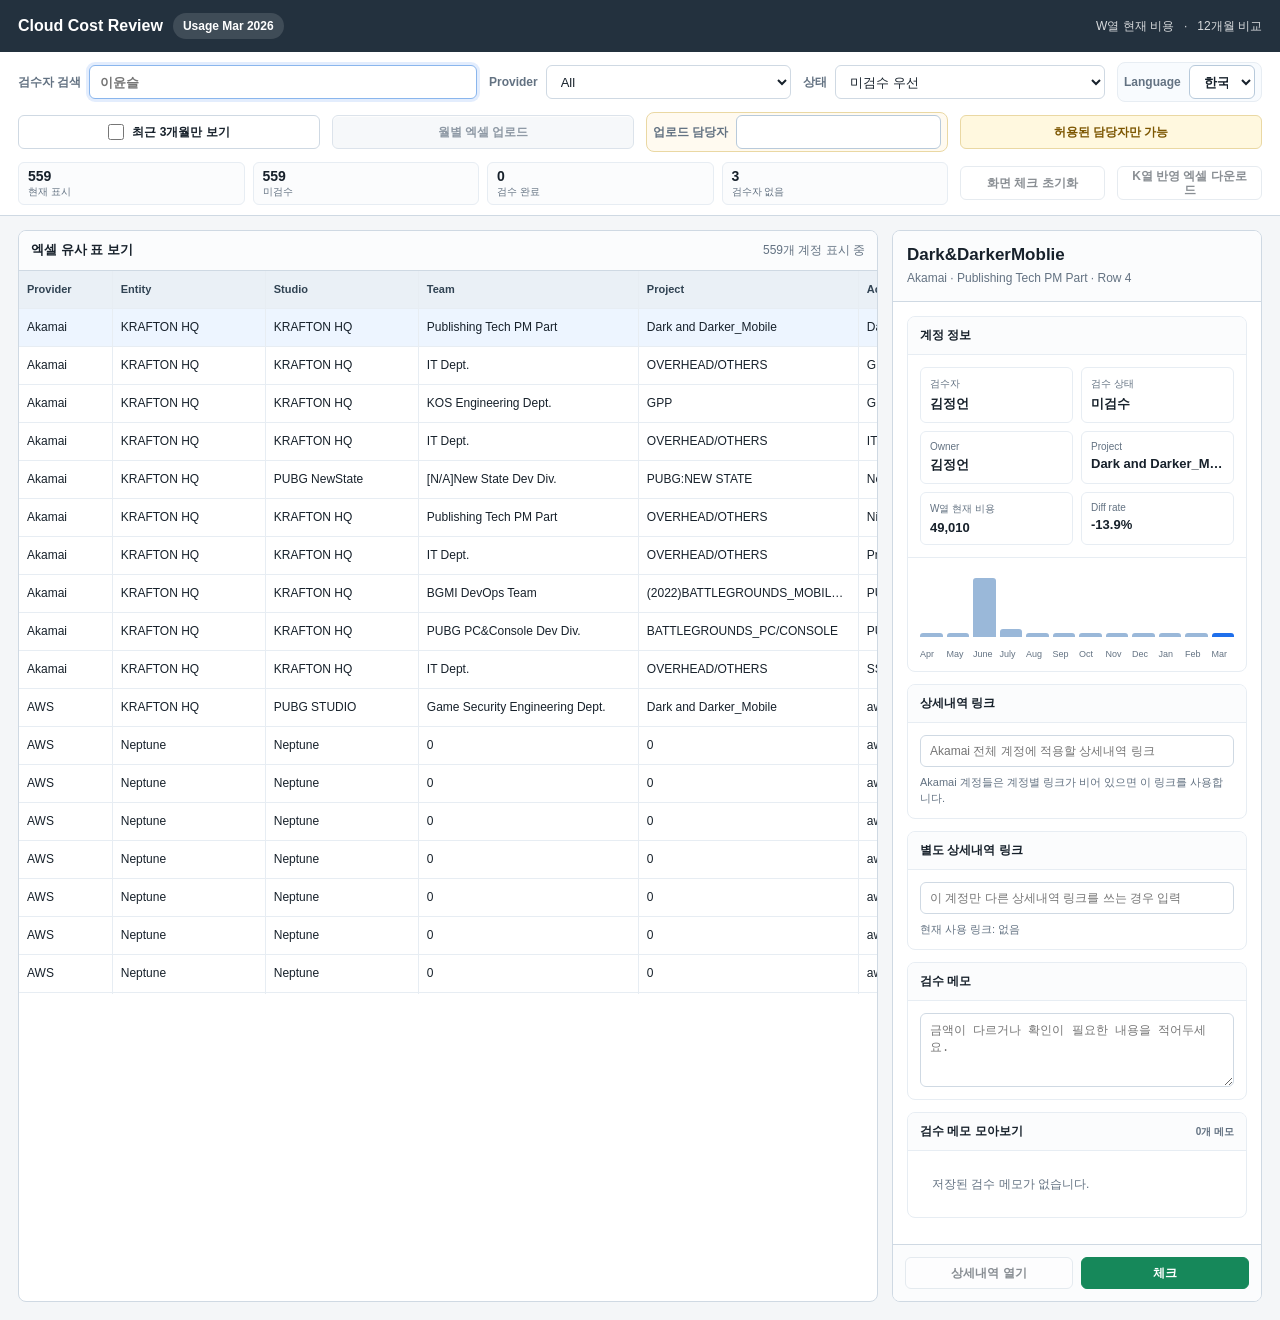
==== index.html @ f95a3b21 "Initial cloud cost review app" ====
<!DOCTYPE html>
<html lang="ko">
<head>
  <meta charset="UTF-8">
  <meta name="viewport" content="width=device-width, initial-scale=1.0">
  <title>Cloud Cost Review</title>
  <link rel="stylesheet" href="./src/styles.css">
</head>
<body>
  <main class="app">
    <header class="topbar">
      <div class="brand">
        <strong>Cloud Cost Review</strong>
        <span id="sheet-name" class="chip">Usage Apr 2026</span>
      </div>
      <div class="top-meta">
        <span data-i18n="topMetaW">W열 현재 비용</span>
        <span>·</span>
        <span data-i18n="topMeta12">12개월 비교</span>
      </div>
    </header>

    <section class="toolbar" aria-label="검수 필터">
      <label class="control language-control">
        <span data-i18n="language">Language</span>
        <select id="language-select">
          <option value="ko">한국어</option>
          <option value="en">English</option>
        </select>
      </label>

      <label class="control reviewer-control">
        <span data-i18n="reviewerSearch">검수자 검색</span>
        <input id="reviewer-search" type="search" placeholder="이윤슬" autocomplete="off">
      </label>

      <label class="control provider-control">
        <span data-i18n="provider">Provider</span>
        <select id="provider-filter">
          <option value="all">All</option>
        </select>
      </label>

      <label class="control status-control">
        <span data-i18n="status">상태</span>
        <select id="status-filter">
          <option value="open" data-i18n="statusOpen">미검수 우선</option>
          <option value="all" data-i18n="statusAll">전체</option>
          <option value="verified" data-i18n="statusVerified">검수 완료</option>
        </select>
      </label>

      <label class="toggle-control">
        <input id="recent-months-only" type="checkbox">
        <span data-i18n="recentOnly">최근 3개월만 보기</span>
      </label>

      <label class="upload-control">
        <input id="workbook-upload" type="file" accept=".xlsx">
        <span data-i18n="uploadWorkbook">월별 엑셀 업로드</span>
      </label>

      <label class="control uploader-control">
        <span data-i18n="uploadOperator">업로드 담당자</span>
        <input id="uploader-name" type="text" autocomplete="off">
      </label>

      <span id="upload-permission-status" class="permission-status"></span>

      <div id="kpi-strip" class="kpi-strip" aria-live="polite"></div>

      <button id="clear-local" class="secondary-button" type="button" data-i18n="clearChecks">화면 체크 초기화</button>

      <button id="download-reviewed" class="secondary-button" type="button" data-i18n="downloadReviewed">K열 반영 엑셀 다운로드</button>
    </section>

    <section class="workspace">
      <section class="sheet-panel" aria-label="비용 검수 표">
        <div class="panel-title">
        <strong data-i18n="tableTitle">엑셀 유사 표 보기</strong>
          <span id="result-summary" data-i18n="loadingData">데이터를 불러오는 중입니다.</span>
        </div>
        <div class="sheet-scroll">
          <table id="review-table">
            <thead id="table-head"></thead>
            <tbody id="table-body"></tbody>
          </table>
        </div>
      </section>

      <aside class="detail-panel" aria-label="선택 계정 상세">
        <div class="detail-head">
          <h1 id="detail-account" data-i18n="selectAccount">계정을 선택하세요</h1>
          <p id="detail-subtitle" data-i18n="selectAccountHelp">표에서 행을 선택하면 월별 비용과 검수 작업이 표시됩니다.</p>
        </div>
        <div id="detail-body" class="detail-body"></div>
        <div class="detail-actions">
          <button id="open-evidence" class="secondary-button" type="button" disabled data-i18n="openEvidence">상세내역 열기</button>
          <button id="verify-selected" class="primary-button" type="button" disabled data-i18n="verifySelected">체크</button>
        </div>
      </aside>
    </section>
  </main>

  <script type="module" src="./src/app.js"></script>
</body>
</html>
---- src/styles.css ----
:root {
  --bg: #f4f6f8;
  --panel: #ffffff;
  --ink: #17212b;
  --muted: #637282;
  --line: #cfd9e3;
  --line-soft: #e7edf3;
  --header: #23313e;
  --blue: #1f6feb;
  --blue-soft: #edf5ff;
  --green: #16885a;
  --green-soft: #e2f6ed;
  --red: #c33b32;
  --gold: #fff1bd;
  --gold-strong: #f3d875;
}

* {
  box-sizing: border-box;
}

body {
  margin: 0;
  background: var(--bg);
  color: var(--ink);
  font-family: -apple-system, BlinkMacSystemFont, "Segoe UI", "Apple SD Gothic Neo", "Malgun Gothic", sans-serif;
  letter-spacing: 0;
}

button,
input,
select {
  font: inherit;
}

.app {
  min-height: 100vh;
  display: grid;
  grid-template-rows: 52px auto 1fr;
}

.topbar {
  display: flex;
  align-items: center;
  justify-content: space-between;
  gap: 16px;
  padding: 0 18px;
  background: var(--header);
  color: #fff;
}

.brand,
.top-meta {
  display: flex;
  align-items: center;
  gap: 10px;
  min-width: 0;
}

.brand strong {
  font-size: 16px;
  white-space: nowrap;
}

.chip {
  display: inline-flex;
  align-items: center;
  min-height: 26px;
  padding: 0 10px;
  border-radius: 999px;
  background: rgba(255, 255, 255, .13);
  font-size: 12px;
  font-weight: 800;
  white-space: nowrap;
}

.top-meta {
  color: rgba(255, 255, 255, .82);
  font-size: 12px;
  white-space: nowrap;
}

.toolbar {
  display: grid;
  grid-template-columns: repeat(12, minmax(0, 1fr));
  grid-template-areas:
    "language reviewer reviewer reviewer provider provider status status recent recent kpis kpis"
    "upload upload uploader uploader uploader permission permission permission reset export kpis kpis";
  align-items: center;
  gap: 10px 12px;
  padding: 10px 18px;
  border-bottom: 1px solid var(--line);
  background: var(--panel);
}

.toolbar > * {
  min-width: 0;
}

.language-control {
  grid-area: language;
}

.reviewer-control {
  grid-area: reviewer;
}

.provider-control {
  grid-area: provider;
}

.status-control {
  grid-area: status;
}

.toggle-control {
  grid-area: recent;
}

.upload-control {
  grid-area: upload;
}

.uploader-control {
  grid-area: uploader;
}

.permission-status {
  grid-area: permission;
}

.kpi-strip {
  grid-area: kpis;
}

.toolbar > .secondary-button {
  min-height: 34px;
  height: auto;
}

#clear-local {
  grid-area: reset;
}

#download-reviewed {
  grid-area: export;
}

.control {
  display: grid;
  grid-template-columns: auto 1fr;
  align-items: center;
  gap: 8px;
  min-width: 0;
}

.control span {
  color: var(--muted);
  font-size: 12px;
  font-weight: 900;
  white-space: nowrap;
}

.control input,
.control select {
  width: 100%;
  min-width: 0;
  height: 34px;
  border: 1px solid var(--line);
  border-radius: 6px;
  background: #fff;
  padding: 0 10px;
  color: var(--ink);
  font-size: 13px;
}

.toggle-control,
.upload-control {
  display: inline-flex;
  align-items: center;
  justify-content: center;
  gap: 8px;
  min-height: 34px;
  min-width: 0;
  padding: 6px 10px;
  border: 1px solid var(--line);
  border-radius: 6px;
  background: #fff;
  color: var(--ink);
  font-size: 12px;
  font-weight: 900;
  line-height: 1.2;
  text-align: center;
  white-space: normal;
}

.toggle-control input {
  width: 16px;
  height: 16px;
  margin: 0;
}

.upload-control {
  position: relative;
  overflow: hidden;
  border-color: #8db2db;
  background: linear-gradient(#fbfdff, #eef7ff);
  color: #164f86;
  cursor: pointer;
  box-shadow: inset 0 1px 0 rgba(255, 255, 255, .75);
}

.upload-control input {
  position: absolute;
  inset: 0;
  opacity: 0;
  cursor: pointer;
}

.language-control,
.uploader-control {
  min-height: 38px;
  padding: 2px 6px;
  border: 1px solid var(--line-soft);
  border-radius: 8px;
  background: #f8fbfe;
}

.language-control select,
.uploader-control input {
  border-color: #b8cadb;
  background: #fff;
  font-weight: 800;
}

.uploader-control {
  background: #fffaf0;
  border-color: #ead8a3;
}

.permission-status {
  display: inline-flex;
  align-items: center;
  justify-content: center;
  min-height: 34px;
  min-width: 0;
  padding: 6px 10px;
  border: 1px solid #ead8a3;
  border-radius: 6px;
  background: #fff8df;
  color: #7c5600;
  font-size: 12px;
  font-weight: 900;
  line-height: 1.2;
  text-align: center;
  white-space: normal;
}

.permission-status.allowed {
  border-color: #97cfaf;
  background: #e9f8ef;
  color: #116b49;
}

.upload-control.disabled {
  border-color: var(--line);
  background: #f3f6f9;
  color: var(--muted);
  cursor: not-allowed;
  opacity: .72;
}

.upload-control.disabled input {
  cursor: not-allowed;
}

.reviewer-control input {
  border-color: #8ab6ed;
  box-shadow: 0 0 0 3px rgba(31, 111, 235, .12);
  font-weight: 800;
}

.kpi-strip {
  display: flex;
  justify-content: flex-end;
  align-items: stretch;
  flex-wrap: wrap;
  gap: 8px;
  min-width: 0;
}

.kpi {
  flex: 1 1 84px;
  min-width: 74px;
  padding: 6px 9px;
  border: 1px solid var(--line-soft);
  border-radius: 6px;
  background: #fbfcfd;
}

.kpi b {
  display: block;
  color: var(--ink);
  font-size: 14px;
  line-height: 1.1;
}

.kpi span {
  display: block;
  margin-top: 2px;
  color: var(--muted);
  font-size: 10px;
  line-height: 1.15;
}

.workspace {
  display: grid;
  grid-template-columns: minmax(0, 1fr) 370px;
  gap: 14px;
  min-height: 0;
  padding: 14px 18px 18px;
}

.sheet-panel,
.detail-panel {
  min-height: 0;
  border: 1px solid var(--line);
  border-radius: 8px;
  background: var(--panel);
  overflow: hidden;
}

.panel-title {
  display: flex;
  align-items: center;
  justify-content: space-between;
  gap: 12px;
  min-height: 40px;
  padding: 0 12px;
  border-bottom: 1px solid var(--line);
  background: #fbfcfd;
}

.panel-title strong {
  font-size: 13px;
  white-space: nowrap;
}

.panel-title span {
  overflow: hidden;
  color: var(--muted);
  font-size: 12px;
  text-overflow: ellipsis;
  white-space: nowrap;
}

.sheet-scroll {
  height: calc(100vh - 177px);
  overflow: auto;
}

table {
  border-collapse: separate;
  border-spacing: 0;
  min-width: 1900px;
  width: 1900px;
  background: #fff;
  font-size: 12px;
}

th,
td {
  height: 38px;
  max-width: 220px;
  padding: 0 8px;
  border-right: 1px solid var(--line-soft);
  border-bottom: 1px solid var(--line-soft);
  overflow: hidden;
  text-overflow: ellipsis;
  vertical-align: middle;
  white-space: nowrap;
}

th {
  position: sticky;
  top: 0;
  z-index: 2;
  background: #eaf0f6;
  color: #314353;
  font-size: 11px;
  font-weight: 900;
  text-align: left;
}

tbody tr {
  cursor: pointer;
}

tbody tr:hover td {
  background: #f6faff;
}

tbody tr.selected td {
  background: var(--blue-soft);
}

.sticky-k {
  position: sticky;
  left: 0;
  z-index: 3;
  width: 70px;
  min-width: 70px;
  max-width: 70px;
  background: var(--gold);
  text-align: center;
  box-shadow: 1px 0 0 var(--line-soft);
}

th.sticky-k {
  z-index: 4;
  background: var(--gold-strong);
}

.number {
  text-align: right;
  font-variant-numeric: tabular-nums;
}

.current-cost {
  background: #f7fbff;
  color: #0d4d97;
  font-weight: 900;
}

.verified-mark,
.empty-mark {
  display: inline-grid;
  place-items: center;
  width: 24px;
  height: 24px;
  border-radius: 5px;
  font-weight: 900;
}

.verified-mark {
  border: 1px solid #91cca9;
  background: var(--green-soft);
  color: var(--green);
  width: auto;
  min-width: 24px;
  padding: 0 5px;
  font-size: 11px;
}

.source-mark {
  border-color: #c8b169;
  background: #fff7d8;
  color: #876600;
}

.web-mark {
  border-color: #91cca9;
  background: var(--green-soft);
  color: var(--green);
}

.empty-mark {
  border: 1px solid #d3dde7;
  background: #fff;
  color: #aab5c0;
}

.diff-up {
  color: var(--green);
  font-weight: 900;
}

.diff-down {
  color: var(--red);
  font-weight: 900;
}

.row-button,
.primary-button,
.secondary-button {
  min-width: 0;
  height: 32px;
  border-radius: 6px;
  padding: 0 11px;
  font-size: 12px;
  font-weight: 900;
  line-height: 1.2;
  white-space: normal;
}

.row-button,
.secondary-button {
  border: 1px solid var(--line);
  background: #fff;
  color: var(--ink);
}

.primary-button {
  border: 1px solid var(--green);
  background: var(--green);
  color: #fff;
}

button:disabled {
  cursor: not-allowed;
  opacity: .5;
}

.detail-panel {
  display: grid;
  grid-template-rows: auto 1fr auto;
}

.detail-head {
  padding: 14px;
  border-bottom: 1px solid var(--line);
  background: #fbfcfd;
}

.detail-head h1 {
  margin: 0 0 5px;
  overflow: hidden;
  color: var(--ink);
  font-size: 17px;
  letter-spacing: 0;
  text-overflow: ellipsis;
  white-space: nowrap;
}

.detail-head p {
  margin: 0;
  color: var(--muted);
  font-size: 12px;
  line-height: 1.45;
}

.detail-body {
  overflow: auto;
  padding: 14px;
}

.detail-card {
  margin-bottom: 12px;
  border: 1px solid var(--line-soft);
  border-radius: 8px;
  overflow: hidden;
}

.detail-card h2 {
  display: flex;
  align-items: center;
  justify-content: space-between;
  gap: 8px;
  margin: 0;
  padding: 10px 12px;
  border-bottom: 1px solid var(--line-soft);
  background: #fbfcfd;
  font-size: 12px;
  letter-spacing: 0;
}

.detail-card h2 b {
  color: var(--muted);
  font-size: 10px;
  font-weight: 900;
  white-space: nowrap;
}

.metric-grid {
  display: grid;
  grid-template-columns: 1fr 1fr;
  gap: 8px;
  padding: 12px;
}

.metric {
  min-width: 0;
  padding: 9px;
  border: 1px solid var(--line-soft);
  border-radius: 6px;
}

.metric span {
  display: block;
  margin-bottom: 4px;
  color: var(--muted);
  font-size: 10px;
}

.metric b {
  display: block;
  overflow: hidden;
  color: var(--ink);
  font-size: 13px;
  text-overflow: ellipsis;
  white-space: nowrap;
}

.spark {
  display: grid;
  grid-template-columns: repeat(12, minmax(0, 1fr));
  align-items: end;
  gap: 4px;
  height: 92px;
  padding: 12px;
  border-top: 1px solid var(--line-soft);
}

.bar {
  min-height: 4px;
  border-radius: 3px 3px 0 0;
  background: #9ab8d9;
}

.bar.current {
  background: var(--blue);
}

.bar-labels {
  display: grid;
  grid-template-columns: repeat(12, minmax(0, 1fr));
  gap: 4px;
  padding: 0 12px 12px;
  color: var(--muted);
  font-size: 9px;
}

.evidence-box {
  display: grid;
  gap: 8px;
  padding: 12px;
}

.evidence-box input,
.memo-box textarea {
  width: 100%;
  border: 1px solid var(--line);
  border-radius: 6px;
  padding: 8px 9px;
  color: var(--ink);
  font-size: 12px;
}

.memo-box textarea {
  min-height: 74px;
  resize: vertical;
}

.memo-overview-list {
  display: grid;
  gap: 8px;
  max-height: 220px;
  overflow: auto;
  padding: 12px;
}

.memo-list-item {
  display: grid;
  gap: 3px;
  width: 100%;
  min-width: 0;
  padding: 9px;
  border: 1px solid var(--line-soft);
  border-radius: 6px;
  background: #fff;
  color: var(--ink);
  text-align: left;
  cursor: pointer;
}

.memo-list-item:hover {
  border-color: #9ab8d9;
  background: #f6faff;
}

.memo-account,
.memo-text {
  overflow: hidden;
  text-overflow: ellipsis;
  white-space: nowrap;
}

.memo-account {
  font-size: 12px;
  font-weight: 900;
}

.memo-meta {
  overflow: hidden;
  color: var(--muted);
  font-size: 10px;
  text-overflow: ellipsis;
  white-space: nowrap;
}

.memo-text {
  color: #2e4050;
  font-size: 11px;
}

.hint {
  color: var(--muted);
  font-size: 11px;
  line-height: 1.4;
}

.detail-actions {
  display: grid;
  grid-template-columns: 1fr 1fr;
  gap: 8px;
  padding: 12px;
  border-top: 1px solid var(--line);
  background: #fbfcfd;
}

.empty-state {
  padding: 18px;
  color: var(--muted);
  font-size: 13px;
  line-height: 1.5;
}

.empty-state.compact {
  padding: 12px;
  font-size: 12px;
}

@media (max-width: 1120px) {
  .toolbar {
    grid-template-columns: repeat(4, minmax(0, 1fr));
    grid-template-areas:
      "reviewer reviewer provider status"
      "language recent uploader uploader"
      "upload upload permission permission"
      "kpis kpis reset export";
  }

  .workspace {
    grid-template-columns: 1fr;
  }

  .sheet-scroll {
    height: 520px;
  }
}

@media (min-width: 1121px) and (max-width: 1380px) {
  .toolbar {
    grid-template-columns: repeat(8, minmax(0, 1fr));
    grid-template-areas:
      "reviewer reviewer reviewer provider provider status status language"
      "recent recent upload upload uploader uploader permission permission"
      "kpis kpis kpis kpis kpis kpis reset export";
  }
}

@media (max-width: 720px) {
  .app {
    grid-template-rows: auto auto 1fr;
  }

  .topbar,
  .toolbar {
    padding-right: 12px;
    padding-left: 12px;
  }

  .topbar,
  .brand,
  .top-meta {
    flex-wrap: wrap;
  }

  .toolbar {
    grid-template-columns: 1fr;
    grid-template-areas:
      "reviewer"
      "provider"
      "status"
      "language"
      "recent"
      "uploader"
      "upload"
      "permission"
      "kpis"
      "reset"
      "export";
  }

  .control {
    grid-template-columns: minmax(82px, auto) minmax(0, 1fr);
  }

  .toggle-control,
  .upload-control,
  .toolbar > .secondary-button {
    width: 100%;
  }

  .kpi-strip {
    justify-content: flex-start;
  }

  .kpi {
    flex: 1 1 112px;
  }
}

@media (max-width: 480px) {
  .control {
    grid-template-columns: 1fr;
    gap: 4px;
  }

  .control input,
  .control select,
  .toggle-control,
  .upload-control,
  .permission-status,
  .toolbar > .secondary-button {
    min-height: 36px;
    height: auto;
  }

  .kpi {
    flex-basis: calc(50% - 4px);
  }
}
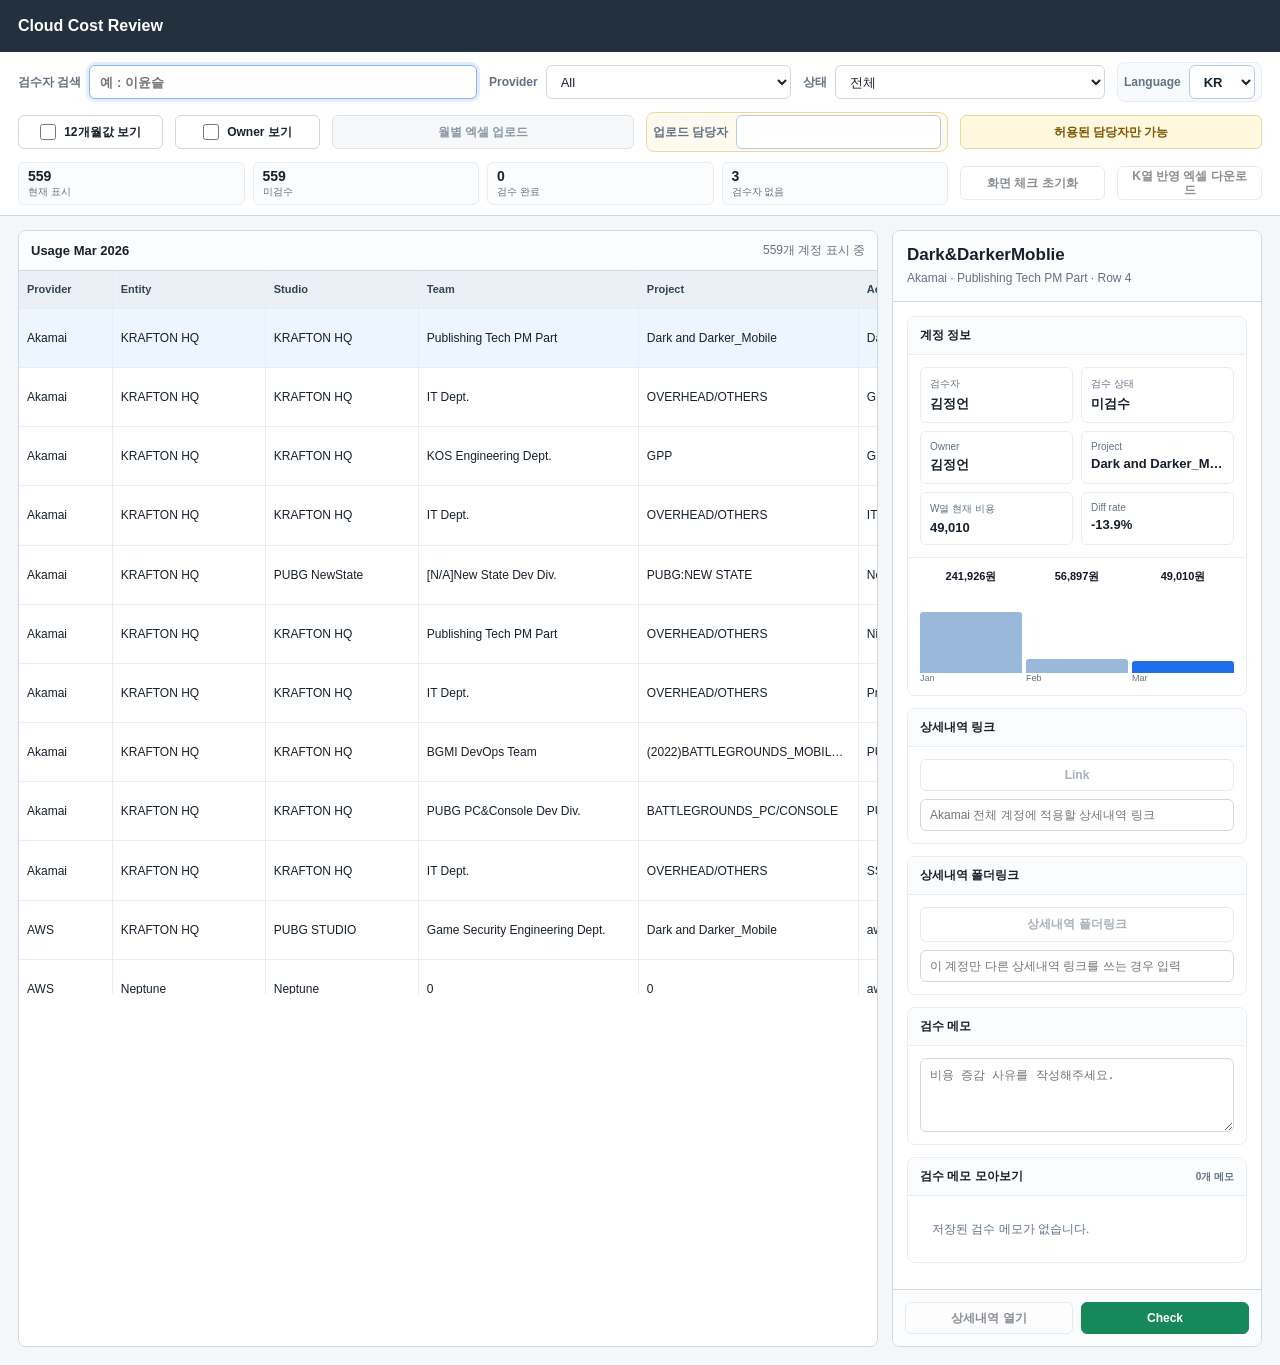
==== commit cb16b91e: "fix: QA 검수 결과 버그 수정 및 UI 개선 - supabase_store: DELETE+INSERT를 upsert로 교체해 검수 데이터 소실 방지 - api/current:" ====
--- a/index.html
+++ b/index.html
@@ -11,12 +11,6 @@
     <header class="topbar">
       <div class="brand">
         <strong>Cloud Cost Review</strong>
-        <span id="sheet-name" class="chip">Usage Apr 2026</span>
-      </div>
-      <div class="top-meta">
-        <span data-i18n="topMetaW">W열 현재 비용</span>
-        <span>·</span>
-        <span data-i18n="topMeta12">12개월 비교</span>
       </div>
     </header>
 
@@ -24,14 +18,14 @@
       <label class="control language-control">
         <span data-i18n="language">Language</span>
         <select id="language-select">
-          <option value="ko">한국어</option>
+          <option value="ko">KR</option>
           <option value="en">English</option>
         </select>
       </label>
 
       <label class="control reviewer-control">
         <span data-i18n="reviewerSearch">검수자 검색</span>
-        <input id="reviewer-search" type="search" placeholder="이윤슬" autocomplete="off">
+        <input id="reviewer-search" type="search" placeholder="예 : 이윤슬" autocomplete="off">
       </label>
 
       <label class="control provider-control">
@@ -45,14 +39,19 @@
         <span data-i18n="status">상태</span>
         <select id="status-filter">
           <option value="open" data-i18n="statusOpen">미검수 우선</option>
-          <option value="all" data-i18n="statusAll">전체</option>
+          <option value="all" data-i18n="statusAll" selected>전체</option>
           <option value="verified" data-i18n="statusVerified">검수 완료</option>
         </select>
       </label>
 
       <label class="toggle-control">
         <input id="recent-months-only" type="checkbox">
-        <span data-i18n="recentOnly">최근 3개월만 보기</span>
+        <span data-i18n="recentOnly">12개월값 보기</span>
+      </label>
+
+      <label class="toggle-control owner-toggle">
+        <input id="show-owner-column" type="checkbox">
+        <span data-i18n="showOwner">Owner 보기</span>
       </label>
 
       <label class="upload-control">
@@ -77,7 +76,7 @@
     <section class="workspace">
       <section class="sheet-panel" aria-label="비용 검수 표">
         <div class="panel-title">
-        <strong data-i18n="tableTitle">엑셀 유사 표 보기</strong>
+        <strong id="sheet-name" class="sheet-title">시트 제목</strong>
           <span id="result-summary" data-i18n="loadingData">데이터를 불러오는 중입니다.</span>
         </div>
         <div class="sheet-scroll">
--- a/src/styles.css
+++ b/src/styles.css
@@ -42,15 +42,12 @@
 .topbar {
   display: flex;
   align-items: center;
-  justify-content: space-between;
-  gap: 16px;
   padding: 0 18px;
   background: var(--header);
   color: #fff;
 }
 
-.brand,
-.top-meta {
+.brand {
   display: flex;
   align-items: center;
   gap: 10px;
@@ -62,29 +59,11 @@
   white-space: nowrap;
 }
 
-.chip {
-  display: inline-flex;
-  align-items: center;
-  min-height: 26px;
-  padding: 0 10px;
-  border-radius: 999px;
-  background: rgba(255, 255, 255, .13);
-  font-size: 12px;
-  font-weight: 800;
-  white-space: nowrap;
-}
-
-.top-meta {
-  color: rgba(255, 255, 255, .82);
-  font-size: 12px;
-  white-space: nowrap;
-}
-
 .toolbar {
   display: grid;
   grid-template-columns: repeat(12, minmax(0, 1fr));
   grid-template-areas:
-    "language reviewer reviewer reviewer provider provider status status recent recent kpis kpis"
+    "language reviewer reviewer reviewer provider provider status status recent owner kpis kpis"
     "upload upload uploader uploader uploader permission permission permission reset export kpis kpis";
   align-items: center;
   gap: 10px 12px;
@@ -117,6 +96,10 @@
   grid-area: recent;
 }
 
+.owner-toggle {
+  grid-area: owner;
+}
+
 .upload-control {
   grid-area: upload;
 }
@@ -144,6 +127,10 @@
 
 #download-reviewed {
   grid-area: export;
+}
+
+.sheet-title {
+  font-size: 14px;
 }
 
 .control {
@@ -604,14 +591,41 @@
 .spark {
   display: grid;
   grid-template-columns: repeat(12, minmax(0, 1fr));
-  align-items: end;
+  align-items: stretch;
   gap: 4px;
-  height: 92px;
-  padding: 12px;
+  height: 116px;
+  padding: 12px 12px 0;
   border-top: 1px solid var(--line-soft);
 }
 
+.chart-column {
+  display: grid;
+  grid-template-rows: 18px minmax(0, 1fr);
+  gap: 5px;
+  min-width: 0;
+}
+
+.bar-value {
+  color: var(--ink);
+  font-size: 10px;
+  font-weight: 700;
+  line-height: 1.15;
+  min-width: 0;
+  overflow: hidden;
+  text-align: center;
+  text-overflow: ellipsis;
+  white-space: nowrap;
+}
+
+.bar-wrap {
+  display: flex;
+  align-items: flex-end;
+  min-width: 0;
+  min-height: 0;
+}
+
 .bar {
+  width: 100%;
   min-height: 4px;
   border-radius: 3px 3px 0 0;
   background: #9ab8d9;
@@ -646,6 +660,25 @@
   font-size: 12px;
 }
 
+.link-open-button {
+  border: 1px solid var(--line);
+  border-radius: 6px;
+  background: #fff;
+  color: var(--blue);
+  cursor: pointer;
+  font-size: 12px;
+  font-weight: 700;
+  padding: 8px 9px;
+  text-align: center;
+  white-space: nowrap;
+}
+
+.link-open-button:disabled {
+  color: var(--muted);
+  cursor: not-allowed;
+  opacity: 0.55;
+}
+
 .memo-box textarea {
   min-height: 74px;
   resize: vertical;
@@ -735,7 +768,7 @@
     grid-template-columns: repeat(4, minmax(0, 1fr));
     grid-template-areas:
       "reviewer reviewer provider status"
-      "language recent uploader uploader"
+      "language recent owner uploader"
       "upload upload permission permission"
       "kpis kpis reset export";
   }
@@ -754,7 +787,7 @@
     grid-template-columns: repeat(8, minmax(0, 1fr));
     grid-template-areas:
       "reviewer reviewer reviewer provider provider status status language"
-      "recent recent upload upload uploader uploader permission permission"
+      "recent owner upload upload uploader uploader permission permission"
       "kpis kpis kpis kpis kpis kpis reset export";
   }
 }
@@ -771,8 +804,7 @@
   }
 
   .topbar,
-  .brand,
-  .top-meta {
+  .brand {
     flex-wrap: wrap;
   }
 
@@ -784,6 +816,7 @@
       "status"
       "language"
       "recent"
+      "owner"
       "uploader"
       "upload"
       "permission"
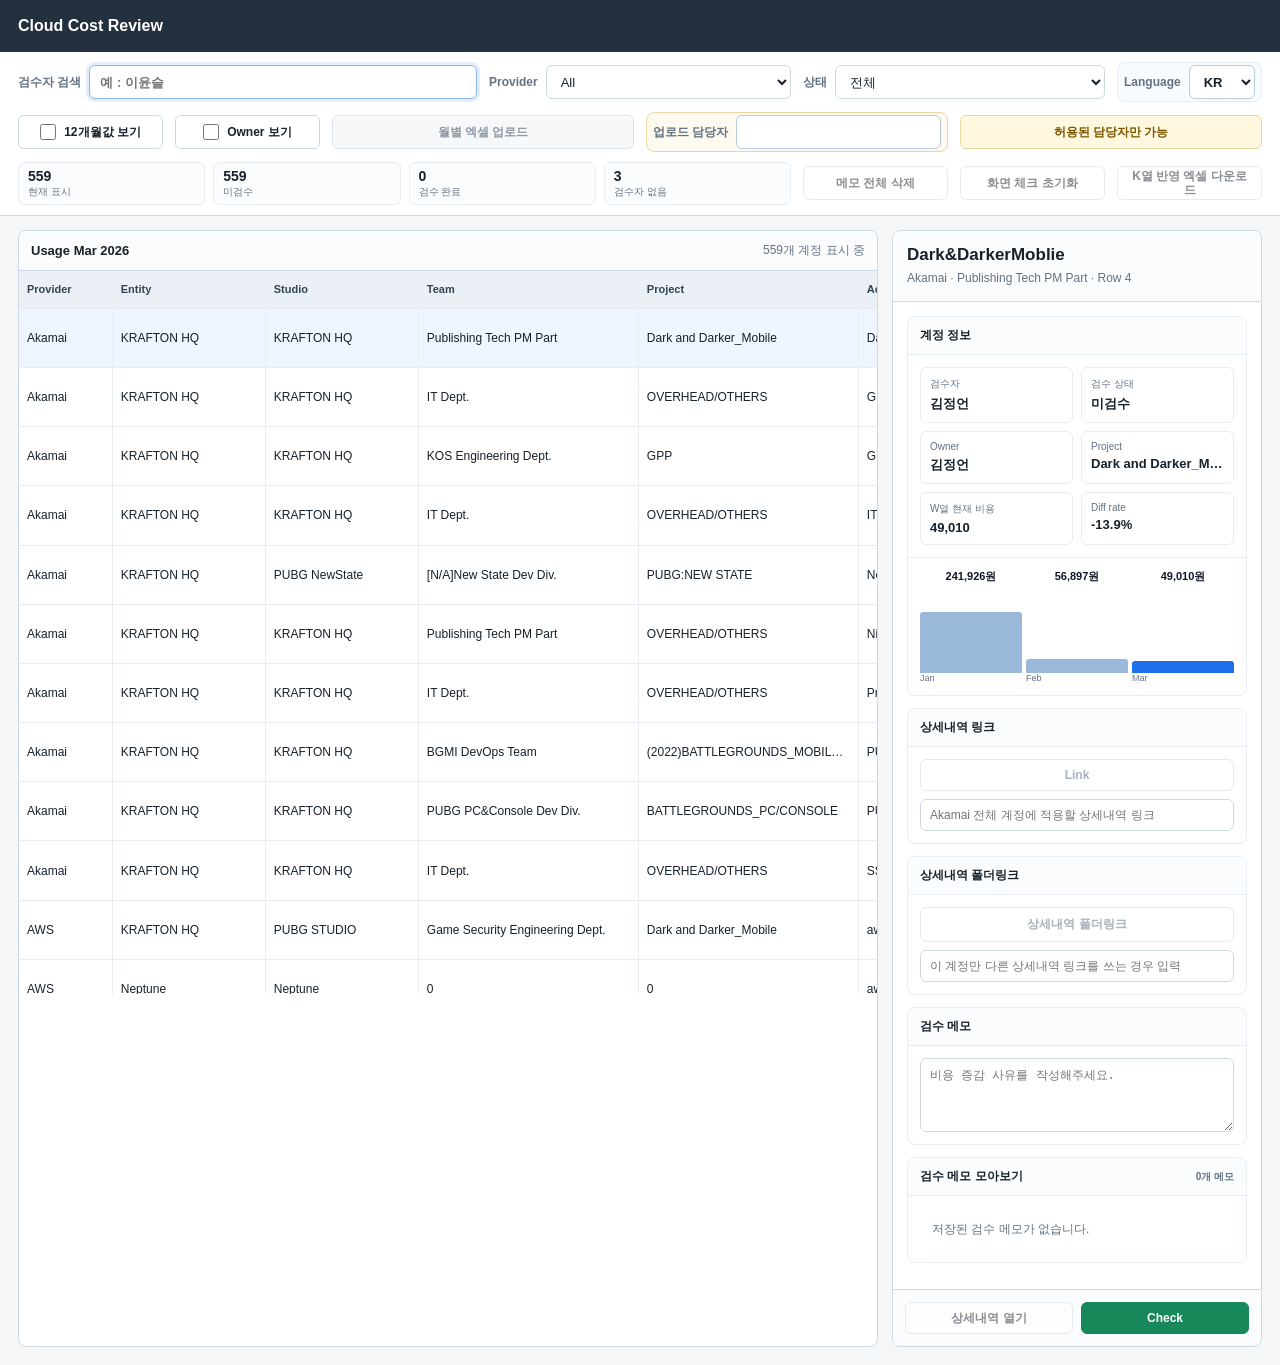
==== commit 8f41f837: "feat: 메모 전체 삭제 버튼 추가 (업로드 담당자 전용) - index.html: #clear-memos 버튼 추가 - app-core.js: clearMemos, clearM" ====
--- a/index.html
+++ b/index.html
@@ -70,6 +70,8 @@
 
       <button id="clear-local" class="secondary-button" type="button" data-i18n="clearChecks">화면 체크 초기화</button>
 
+      <button id="clear-memos" class="secondary-button" type="button" data-i18n="clearMemos">메모 전체 삭제</button>
+
       <button id="download-reviewed" class="secondary-button" type="button" data-i18n="downloadReviewed">K열 반영 엑셀 다운로드</button>
     </section>
 
--- a/src/styles.css
+++ b/src/styles.css
@@ -64,7 +64,7 @@
   grid-template-columns: repeat(12, minmax(0, 1fr));
   grid-template-areas:
     "language reviewer reviewer reviewer provider provider status status recent owner kpis kpis"
-    "upload upload uploader uploader uploader permission permission permission reset export kpis kpis";
+    "upload upload uploader uploader uploader permission permission clearmemos reset export kpis kpis";
   align-items: center;
   gap: 10px 12px;
   padding: 10px 18px;
@@ -123,6 +123,10 @@
 
 #clear-local {
   grid-area: reset;
+}
+
+#clear-memos {
+  grid-area: clearmemos;
 }
 
 #download-reviewed {
@@ -770,7 +774,7 @@
       "reviewer reviewer provider status"
       "language recent owner uploader"
       "upload upload permission permission"
-      "kpis kpis reset export";
+      "kpis clearmemos reset export";
   }
 
   .workspace {
@@ -788,7 +792,7 @@
     grid-template-areas:
       "reviewer reviewer reviewer provider provider status status language"
       "recent owner upload upload uploader uploader permission permission"
-      "kpis kpis kpis kpis kpis kpis reset export";
+      "kpis kpis kpis kpis kpis clearmemos reset export";
   }
 }
 
@@ -822,6 +826,7 @@
       "permission"
       "kpis"
       "reset"
+      "clearmemos"
       "export";
   }
 
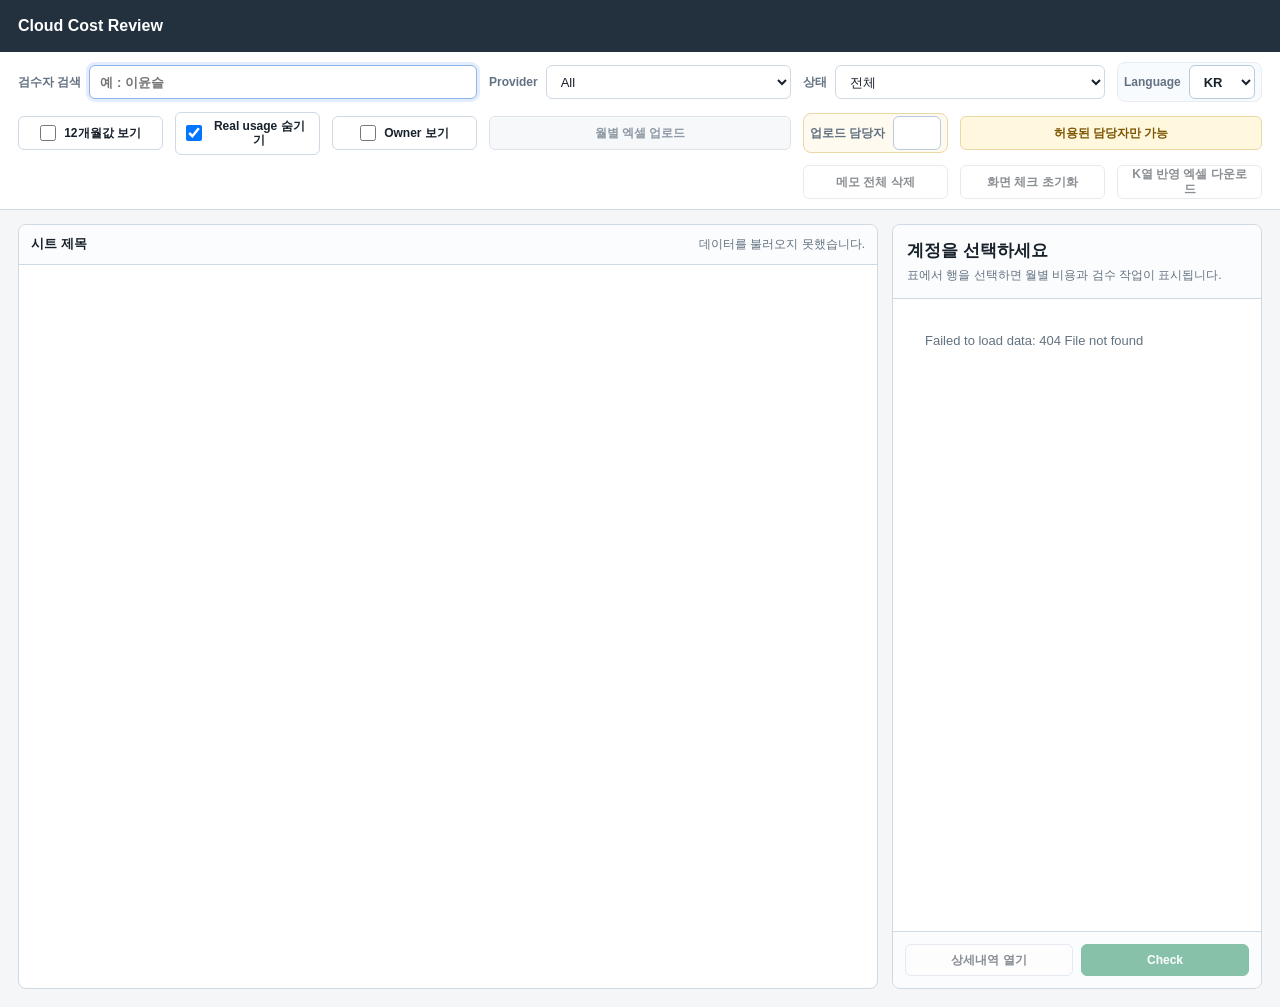
==== commit 932f8ca7: "Add Real usage hide toggle (default: hidden) Checkbox in toolbar filters out rows where entity = 'Re" ====
--- a/index.html
+++ b/index.html
@@ -54,6 +54,11 @@
         <span data-i18n="showOwner">Owner 보기</span>
       </label>
 
+      <label class="toggle-control real-usage-toggle">
+        <input id="hide-real-usage" type="checkbox" checked>
+        <span data-i18n="hideRealUsage">Real usage 숨기기</span>
+      </label>
+
       <label class="upload-control">
         <input id="workbook-upload" type="file" accept=".xlsx">
         <span data-i18n="uploadWorkbook">월별 엑셀 업로드</span>
@@ -103,6 +108,17 @@
     </section>
   </main>
 
+  <div id="confirm-modal" class="modal-backdrop" hidden>
+    <div class="modal" role="dialog" aria-modal="true" aria-labelledby="modal-title">
+      <h2 id="modal-title" class="modal-title"></h2>
+      <p id="modal-body" class="modal-body"></p>
+      <div class="modal-actions">
+        <button id="modal-cancel" class="secondary-button" type="button"></button>
+        <button id="modal-confirm" class="danger-button" type="button"></button>
+      </div>
+    </div>
+  </div>
+
   <script type="module" src="./src/app.js"></script>
 </body>
 </html>
--- a/src/styles.css
+++ b/src/styles.css
@@ -61,10 +61,10 @@
 
 .toolbar {
   display: grid;
-  grid-template-columns: repeat(12, minmax(0, 1fr));
+  grid-template-columns: repeat(13, minmax(0, 1fr));
   grid-template-areas:
-    "language reviewer reviewer reviewer provider provider status status recent owner kpis kpis"
-    "upload upload uploader uploader uploader permission permission clearmemos reset export kpis kpis";
+    "language reviewer reviewer reviewer provider provider status status recent realusage owner kpis kpis"
+    "upload upload uploader uploader uploader permission permission clearmemos reset export . kpis kpis";
   align-items: center;
   gap: 10px 12px;
   padding: 10px 18px;
@@ -98,6 +98,10 @@
 
 .owner-toggle {
   grid-area: owner;
+}
+
+.real-usage-toggle {
+  grid-area: realusage;
 }
 
 .upload-control {
@@ -772,8 +776,8 @@
     grid-template-columns: repeat(4, minmax(0, 1fr));
     grid-template-areas:
       "reviewer reviewer provider status"
-      "language recent owner uploader"
-      "upload upload permission permission"
+      "language recent realusage owner"
+      "upload upload uploader permission"
       "kpis clearmemos reset export";
   }
 
@@ -791,7 +795,7 @@
     grid-template-columns: repeat(8, minmax(0, 1fr));
     grid-template-areas:
       "reviewer reviewer reviewer provider provider status status language"
-      "recent owner upload upload uploader uploader permission permission"
+      "recent realusage owner upload upload uploader permission permission"
       "kpis kpis kpis kpis kpis clearmemos reset export";
   }
 }
@@ -821,6 +825,7 @@
       "language"
       "recent"
       "owner"
+      "realusage"
       "uploader"
       "upload"
       "permission"
@@ -869,3 +874,64 @@
     flex-basis: calc(50% - 4px);
   }
 }
+
+.modal-backdrop {
+  position: fixed;
+  inset: 0;
+  background: rgba(0, 0, 0, 0.45);
+  display: flex;
+  align-items: center;
+  justify-content: center;
+  z-index: 1000;
+}
+
+.modal-backdrop[hidden] {
+  display: none;
+}
+
+.modal {
+  background: var(--panel);
+  border: 1px solid var(--line);
+  border-radius: 10px;
+  box-shadow: 0 8px 32px rgba(0, 0, 0, 0.18);
+  padding: 24px;
+  width: 360px;
+  max-width: calc(100vw - 32px);
+}
+
+.modal-title {
+  font-size: 15px;
+  font-weight: 700;
+  color: var(--ink);
+  margin: 0 0 12px;
+}
+
+.modal-body {
+  font-size: 13px;
+  color: var(--muted);
+  line-height: 1.6;
+  margin: 0 0 20px;
+  white-space: pre-line;
+}
+
+.modal-actions {
+  display: flex;
+  justify-content: flex-end;
+  gap: 8px;
+}
+
+.danger-button {
+  min-height: 34px;
+  padding: 0 16px;
+  border: none;
+  border-radius: 6px;
+  background: #d93025;
+  color: #fff;
+  cursor: pointer;
+  font-size: 13px;
+  font-weight: 700;
+}
+
+.danger-button:hover {
+  background: #b3261e;
+}
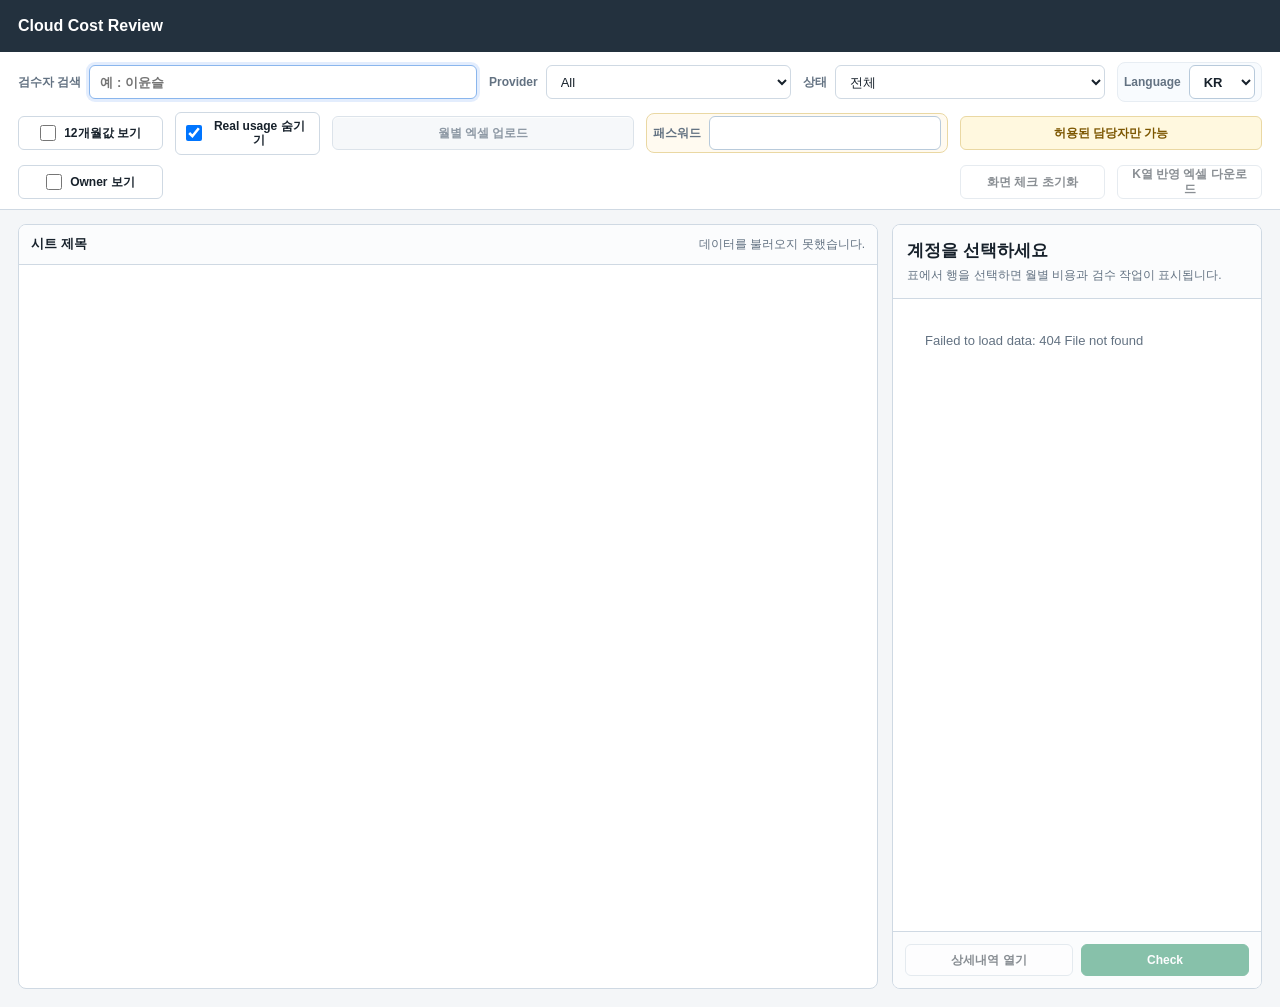
==== commit ba721cb9: "refactor: remove memo feature and rename uploader label to 패스워드 - Rename '업로드 담당자' label to '패스워드' i" ====
--- a/index.html
+++ b/index.html
@@ -65,7 +65,7 @@
       </label>
 
       <label class="control uploader-control">
-        <span data-i18n="uploadOperator">업로드 담당자</span>
+        <span data-i18n="uploadOperator">패스워드</span>
         <input id="uploader-name" type="text" autocomplete="off">
       </label>
 
@@ -75,7 +75,6 @@
 
       <button id="clear-local" class="secondary-button" type="button" data-i18n="clearChecks">화면 체크 초기화</button>
 
-      <button id="clear-memos" class="secondary-button" type="button" data-i18n="clearMemos">메모 전체 삭제</button>
 
       <button id="download-reviewed" class="secondary-button" type="button" data-i18n="downloadReviewed">K열 반영 엑셀 다운로드</button>
     </section>
--- a/src/styles.css
+++ b/src/styles.css
@@ -61,10 +61,10 @@
 
 .toolbar {
   display: grid;
-  grid-template-columns: repeat(13, minmax(0, 1fr));
+  grid-template-columns: repeat(14, minmax(0, 1fr));
   grid-template-areas:
-    "language reviewer reviewer reviewer provider provider status status recent realusage owner kpis kpis"
-    "upload upload uploader uploader uploader permission permission clearmemos reset export . kpis kpis";
+    "language language reviewer reviewer reviewer provider provider status status recent realusage . kpis kpis"
+    "upload upload uploader uploader uploader permission permission reset export owner owner . kpis kpis";
   align-items: center;
   gap: 10px 12px;
   padding: 10px 18px;
@@ -78,6 +78,8 @@
 
 .language-control {
   grid-area: language;
+  grid-template-columns: auto minmax(64px, 76px);
+  min-width: 176px;
 }
 
 .reviewer-control {
@@ -127,10 +129,6 @@
 
 #clear-local {
   grid-area: reset;
-}
-
-#clear-memos {
-  grid-area: clearmemos;
 }
 
 #download-reviewed {
@@ -659,15 +657,6 @@
 }
 
 .evidence-box input,
-.memo-box textarea {
-  width: 100%;
-  border: 1px solid var(--line);
-  border-radius: 6px;
-  padding: 8px 9px;
-  color: var(--ink);
-  font-size: 12px;
-}
-
 .link-open-button {
   border: 1px solid var(--line);
   border-radius: 6px;
@@ -685,63 +674,6 @@
   color: var(--muted);
   cursor: not-allowed;
   opacity: 0.55;
-}
-
-.memo-box textarea {
-  min-height: 74px;
-  resize: vertical;
-}
-
-.memo-overview-list {
-  display: grid;
-  gap: 8px;
-  max-height: 220px;
-  overflow: auto;
-  padding: 12px;
-}
-
-.memo-list-item {
-  display: grid;
-  gap: 3px;
-  width: 100%;
-  min-width: 0;
-  padding: 9px;
-  border: 1px solid var(--line-soft);
-  border-radius: 6px;
-  background: #fff;
-  color: var(--ink);
-  text-align: left;
-  cursor: pointer;
-}
-
-.memo-list-item:hover {
-  border-color: #9ab8d9;
-  background: #f6faff;
-}
-
-.memo-account,
-.memo-text {
-  overflow: hidden;
-  text-overflow: ellipsis;
-  white-space: nowrap;
-}
-
-.memo-account {
-  font-size: 12px;
-  font-weight: 900;
-}
-
-.memo-meta {
-  overflow: hidden;
-  color: var(--muted);
-  font-size: 10px;
-  text-overflow: ellipsis;
-  white-space: nowrap;
-}
-
-.memo-text {
-  color: #2e4050;
-  font-size: 11px;
 }
 
 .hint {
@@ -778,7 +710,7 @@
       "reviewer reviewer provider status"
       "language recent realusage owner"
       "upload upload uploader permission"
-      "kpis clearmemos reset export";
+      "kpis reset export .";
   }
 
   .workspace {
@@ -795,8 +727,8 @@
     grid-template-columns: repeat(8, minmax(0, 1fr));
     grid-template-areas:
       "reviewer reviewer reviewer provider provider status status language"
-      "recent realusage owner upload upload uploader permission permission"
-      "kpis kpis kpis kpis kpis clearmemos reset export";
+      "recent realusage upload upload uploader uploader permission permission"
+      "owner kpis kpis kpis kpis . reset export";
   }
 }
 
@@ -831,7 +763,6 @@
       "permission"
       "kpis"
       "reset"
-      "clearmemos"
       "export";
   }
 
